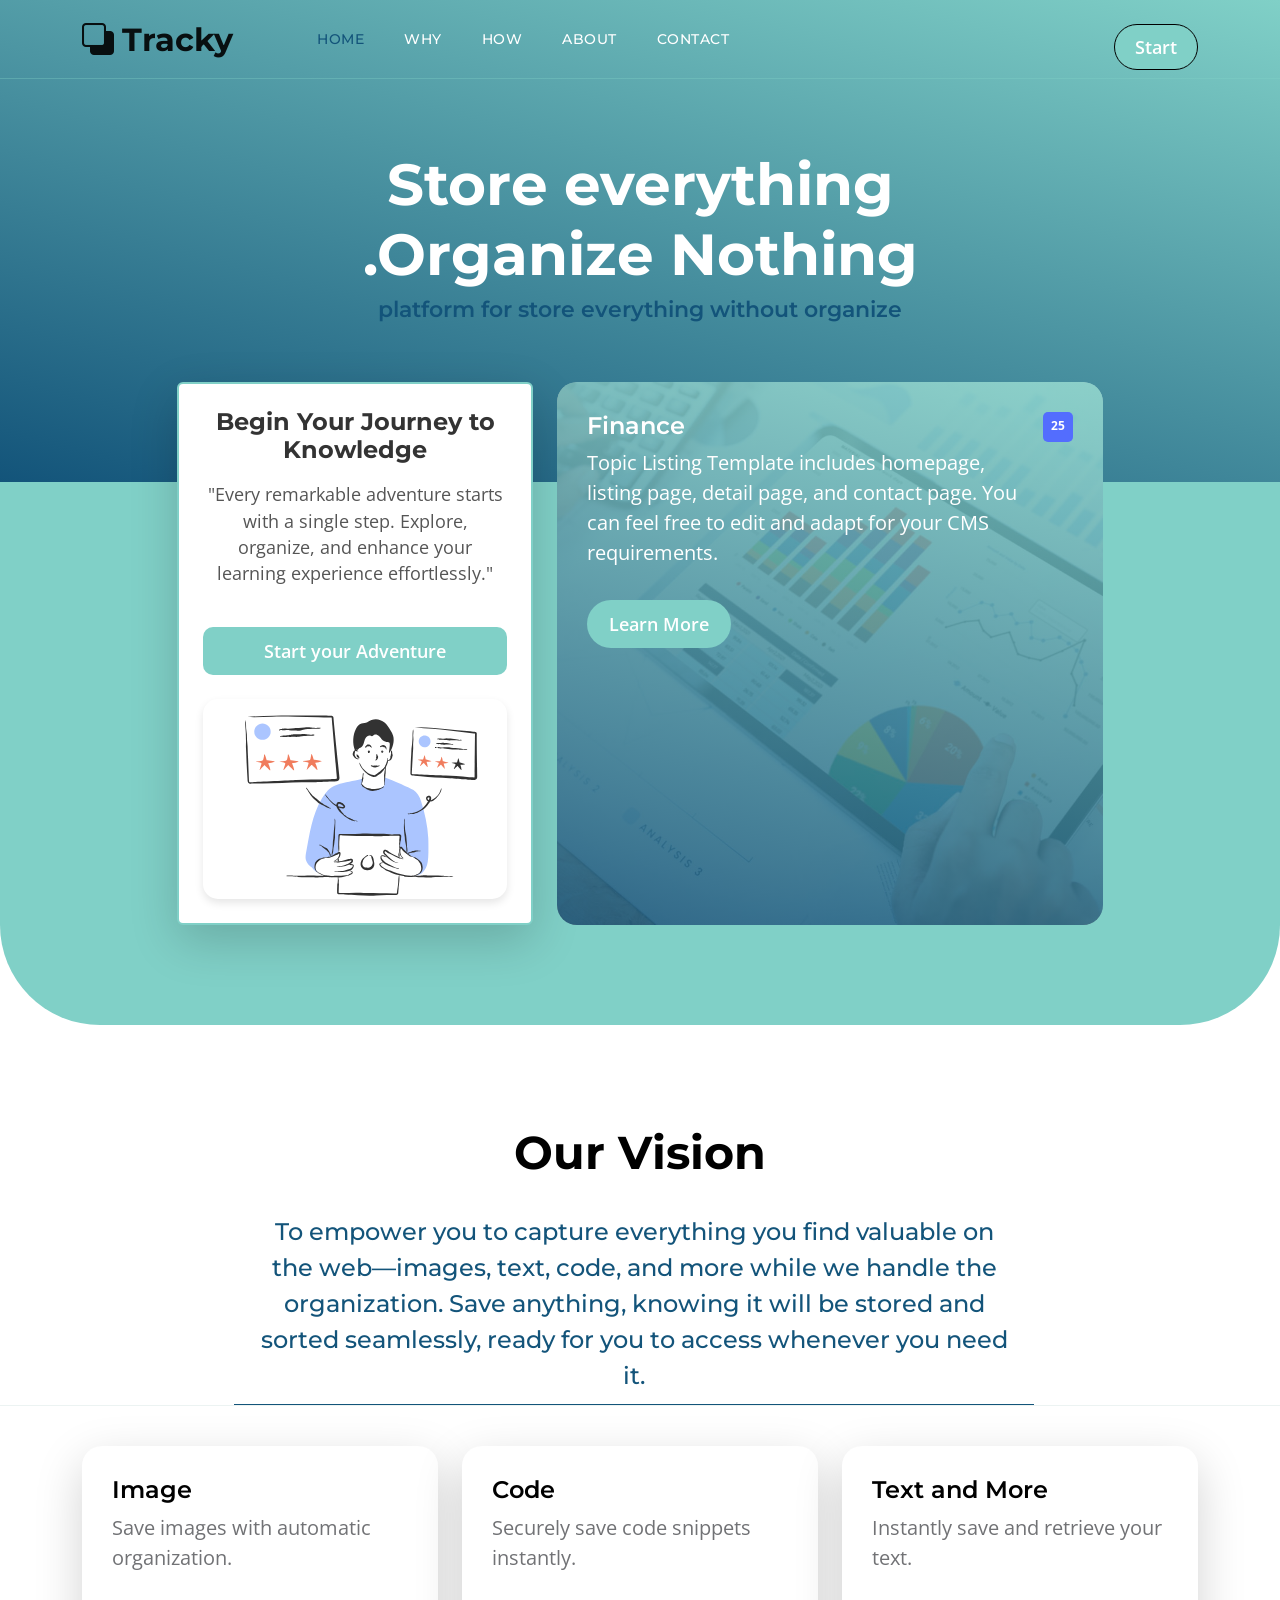
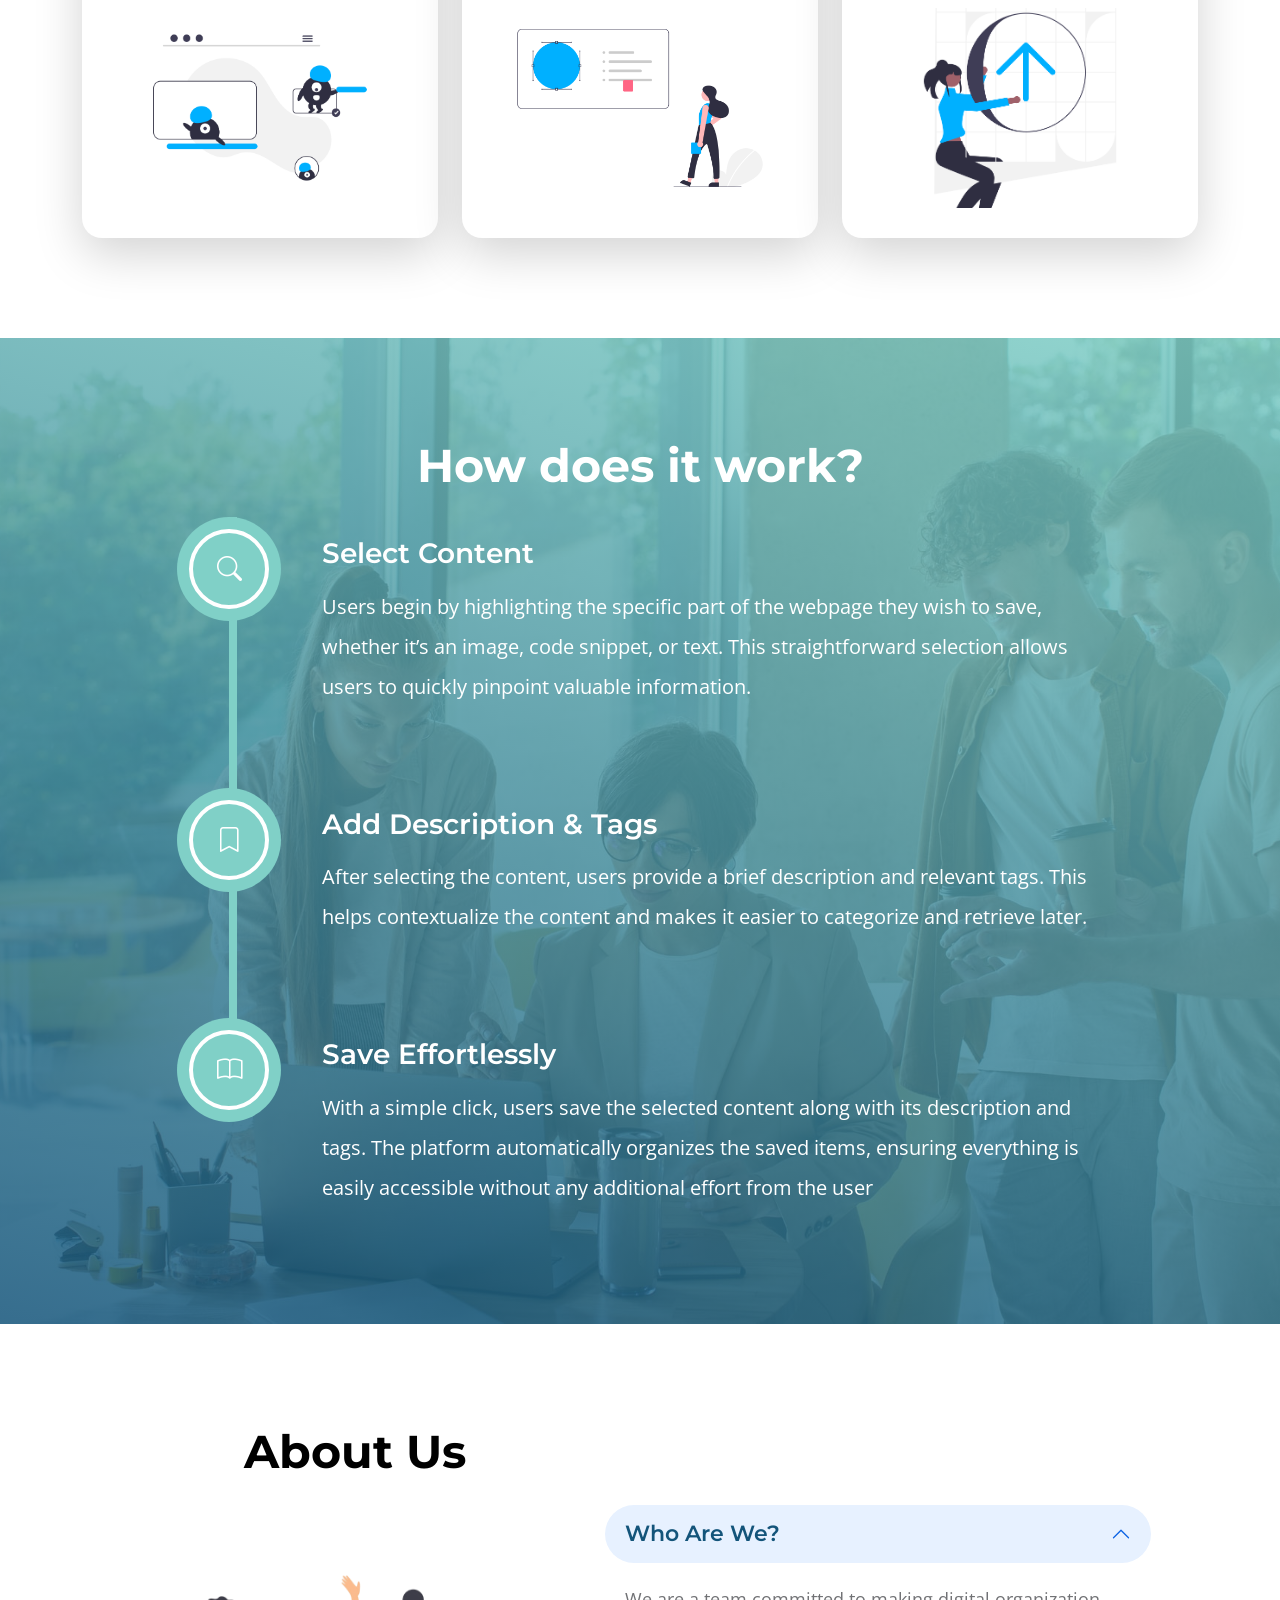
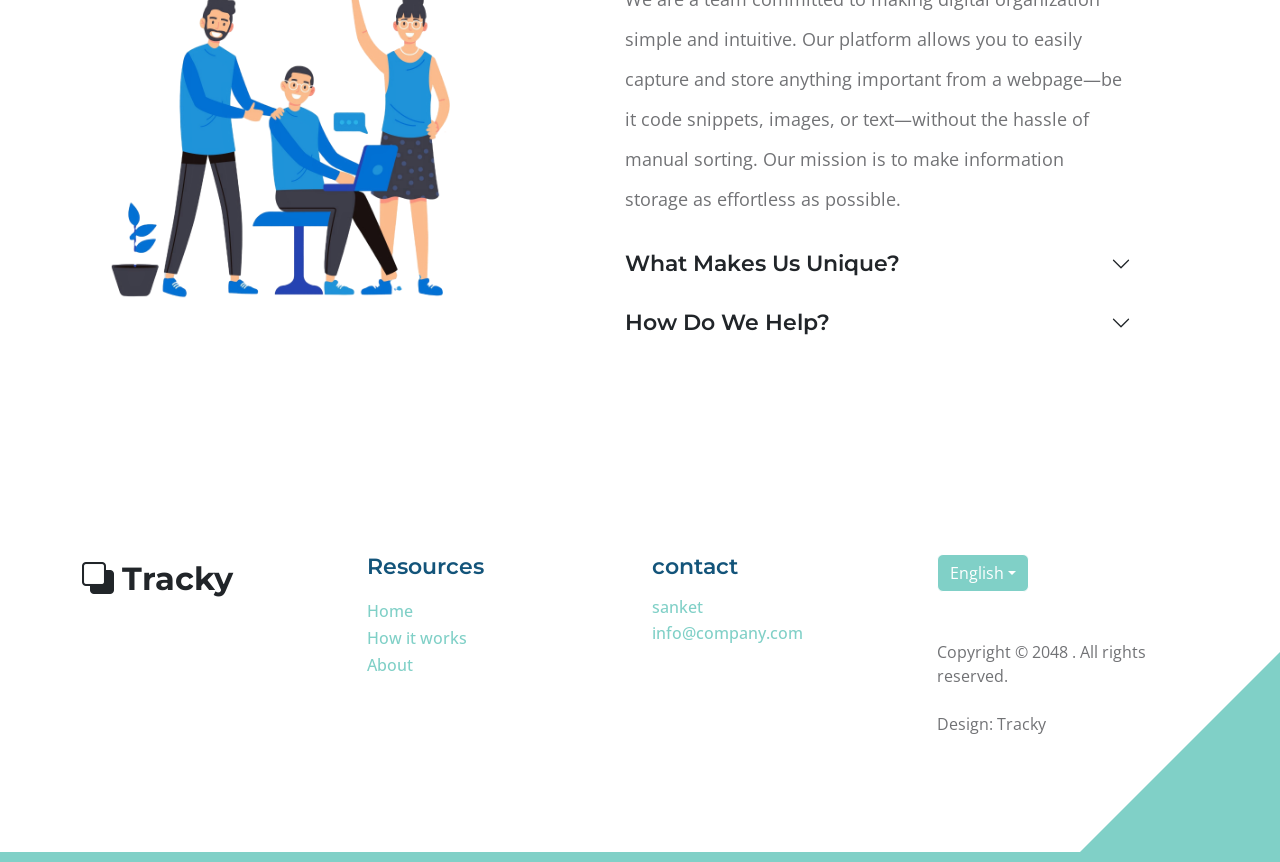
==== index.html @ 5654fc52 "updated" ====
<!doctype html>
<html lang="en">
    <head>
        <meta charset="utf-8">
        <meta name="viewport" content="width=device-width, initial-scale=1">

        <meta name="description" content="">
        <meta name="author" content="">

        <title>hackathon</title>

        <!-- CSS FILES -->        
        <link rel="preconnect" href="https://fonts.googleapis.com">
        
        <link rel="preconnect" href="https://fonts.gstatic.com" crossorigin>

        <link href="https://fonts.googleapis.com/css2?family=Montserrat:wght@500;600;700&family=Open+Sans&display=swap" rel="stylesheet">
                        
        <link href="css/bootstrap.min.css" rel="stylesheet">

        <link href="css/bootstrap-icons.css" rel="stylesheet">

        <link href="css/templatemo-topic-listing.css" rel="stylesheet">      
 
 
    </head>
    
    <body id="top">

        <main>

            <nav class="navbar navbar-expand-lg">
                <div class="container">
                    <a class="navbar-brand" href="index.html">
                        <i class="bi-back"></i>
                        <span>Tracky</span>
                    </a>
            
                    <div class="d-lg-none ms-auto me-4">
                        <a href="#top" class="navbar-icon bi-person smoothscroll"></a>
                    </div>
            
                    <button class="navbar-toggler" type="button" data-bs-toggle="collapse" data-bs-target="#navbarNav" aria-controls="navbarNav" aria-expanded="false" aria-label="Toggle navigation">
                        <span class="navbar-toggler-icon"></span>
                    </button>
            
                    <div class="collapse navbar-collapse" id="navbarNav">
                        <ul class="navbar-nav ms-lg-5 me-lg-auto">
                            <li class="nav-item">
                                <a class="nav-link click-scroll" href="#section_1">Home</a>
                            </li>
                            <li class="nav-item">
                                <a class="nav-link click-scroll" href="#section_2">Why</a>
                            </li>
                            <li class="nav-item">
                                <a class="nav-link click-scroll" href="#section_3">How</a>
                            </li>
                            <li class="nav-item">
                                <a class="nav-link click-scroll" href="#section_4">About</a>
                            </li>
                            <li class="nav-item">
                                <a class="nav-link click-scroll" href="#footer">Contact</a>
                            </li>
                        </ul>
            
                        <!-- Start Button -->
                        <a href="#" class="btn custom-btn mt-2 mt-lg-3" style="border: 1px solid black; ">Start</a>
                    </div>
                </div>
            </nav>
            
            

            <section class="hero-section d-flex justify-content-center align-items-center" id="section_1">
                <div class="container">
                    <div class="row">

                        <div class="col-lg-8 col-12 mx-auto">
                            <h1 class="text-white text-center">Store everything .<b>O</b>rganize Nothing</h1>

                            <h6 class="text-center">platform for store everything without organize</h6>

                           
                        </div>

                    </div>
                </div>
            </section>


            <section class="featured-section">
                <div class="container">
                    <div class="row justify-content-center">
                        <div class="col-lg-4 col-12 mb-4 mb-lg-0">
                            <div class="custom-block bg-white shadow-lg text-center p-4 rounded" style="border: 2px solid #80d0c7; transition: transform 0.3s;">
                                <h5 class="mb-3" style="font-weight: 700; color: #333;">Begin Your Journey to Knowledge</h5>
                                <p class="mb-4" style="color: #555; font-size: 1.1rem;">"Every remarkable adventure starts with a single step. Explore, organize, and enhance your learning experience effortlessly."</p>
                                
                                <a href="#" class="btn custom-btn mt-2 mt-lg-3" style="border-radius: 10px;">Start your Adventure</a>
                                
                                <img src="images/start.svg" class="custom-block-image img-fluid mt-4" alt="Start your journey image" style="border-radius: 15px; box-shadow: 0 4px 8px rgba(0, 0, 0, 0.1);">
                            </div>
                        </div>

                        <div class="col-lg-6 col-12">
                            <div class="custom-block custom-block-overlay">
                                <div class="d-flex flex-column h-100">
                                    <img src="images/businesswoman-using-tablet-analysis.jpg" class="custom-block-image img-fluid" alt="">

                                    <div class="custom-block-overlay-text d-flex">
                                        <div>
                                            <h5 class="text-white mb-2">Finance</h5>

                                            <p class="text-white">Topic Listing Template includes homepage, listing page, detail page, and contact page. You can feel free to edit and adapt for your CMS requirements.</p>

                                            <a href="topics-detail.html" class="btn custom-btn mt-2 mt-lg-3">Learn More</a>
                                        </div>

                                        <span class="badge bg-finance rounded-pill ms-auto">25</span>
                                    </div>
 
                                    <div class="section-overlay"></div>
                                </div>
                            </div>
                        </div>

                    </div>
                </div>
            </section>
            


            <section class="explore-section section-padding" id="section_2">
                <div class="container">
                    <div class="row">
                        <div class="col-12 text-center">
                            <h2 class="mb-4">Our Vision</h2>
                        </div>
                    </div>
                </div>
            
                <div class="container-fluid">
                    <div class="row">
                        <ul class="nav nav-tabs" id="myTab" role="tablist">
                            <li class="nav-item" role="presentation">
                                <button class="nav-link active" id="design-tab" data-bs-toggle="tab" data-bs-target="#design-tab-pane" type="button" role="tab" aria-controls="design-tab-pane" aria-selected="true" style="font-size: 1.5rem; padding: 10px 20px; width: 100%; max-width: 800px; margin: 0 auto;">
                                    To empower you to capture everything you find valuable on the web—images, text, code, and more while we handle the organization. Save anything, knowing it will be stored and sorted seamlessly, ready for you to access whenever you need it.
                                </button>
                            </li>
                        </ul>
                    </div>
                </div>
            
                <div class="container">
                    <div class="row">
                        <div class="col-12">
                            <div class="tab-content" id="myTabContent">
                                <div class="tab-pane fade show active" id="design-tab-pane" role="tabpanel" aria-labelledby="design-tab" tabindex="0">
                                    <div class="row">
                                        <div class="col-lg-4 col-md-6 col-12 mb-4 mb-lg-0">
                                            <div class="custom-block bg-white shadow-lg">
                                                <a href="topics-detail.html">
                                                    <div class="d-flex">
                                                        <div>
                                                            <h5 class="mb-2">Image</h5>
                                                            <p class="mb-0">Save images with automatic organization.</p>
                                                        </div>
                                                    </div>
                                                    <img src="images/topics/undraw_Remote_design_team_re_urdx.png" class="custom-block-image img-fluid" alt="">
                                                </a>
                                            </div>
                                        </div>
            
                                        <div class="col-lg-4 col-md-6 col-12 mb-4 mb-lg-0">
                                            <div class="custom-block bg-white shadow-lg">
                                                <a href="topics-detail.html">
                                                    <div class="d-flex">
                                                        <div>
                                                            <h5 class="mb-2">Code</h5>
                                                            <p class="mb-0">Securely save code snippets instantly.</p>
                                                        </div>
                                                    </div>
                                                    <img src="images/topics/undraw_Redesign_feedback_re_jvm0.png" class="custom-block-image img-fluid" alt="">
                                                </a>
                                            </div>
                                        </div>
            
                                        <div class="col-lg-4 col-md-6 col-12">
                                            <div class="custom-block bg-white shadow-lg">
                                                <a href="topics-detail.html">
                                                    <div class="d-flex">
                                                        <div>
                                                            <h5 class="mb-2">Text and More</h5>
                                                            <p class="mb-0">Instantly save and retrieve your text.</p>
                                                        </div>
                                                    </div>
                                                    <img src="images/topics/colleagues-working-cozy-office-medium-shot.png" class="custom-block-image img-fluid" alt="">
                                                </a>
                                            </div>
                                        </div>
                                    </div>
                                </div>
                            </div>
                        </div>
                    </div>
                </div>
            </section>


            <section class="timeline-section section-padding" id="section_3">
                <div class="section-overlay"></div>

                <div class="container">
                    <div class="row">

                        <div class="col-12 text-center">
                            <h2 class="text-white mb-4">How does it work?</h1>
                        </div>

                        <div class="col-lg-10 col-12 mx-auto">
                            <div class="timeline-container">
                                <ul class="vertical-scrollable-timeline" id="vertical-scrollable-timeline">
                                    <div class="list-progress">
                                        <div class="inner"></div>
                                    </div>

                                    <li>
                                        <h4 class="text-white mb-3">Select Content</h4>

                                        <p class="text-white">Users begin by highlighting the specific part of the webpage they wish to save, whether it’s an image, code snippet, or text. This straightforward selection allows users to quickly pinpoint valuable information.</p>

                                        <div class="icon-holder">
                                          <i class="bi-search"></i>
                                        </div>
                                    </li>
                                    
                                    <li>
                                        <h4 class="text-white mb-3"> Add Description &amp; Tags</h4>

                                        <p class="text-white">After selecting the content, users provide a brief description and relevant tags. This helps contextualize the content and makes it easier to categorize and retrieve later.
                                        </p>

                                        <div class="icon-holder">
                                          <i class="bi-bookmark"></i>
                                        </div>
                                    </li>

                                    <li>
                                        <h4 class="text-white mb-3">Save Effortlessly</h4>

                                        <p class="text-white">With a simple click, users save the selected content along with its description and tags. The platform automatically organizes the saved items, ensuring everything is easily accessible without any additional effort from the user</p>

                                        <div class="icon-holder">
                                          <i class="bi-book"></i>
                                        </div>
                                    </li>
                                </ul>
                            </div>
                    
                </div>
            </section>


            <section class="faq-section section-padding" id="section_4">
                <div class="container">
                    <div class="row">
            
                        <div class="col-lg-6 col-12">
                            <h2 class="mb-4" style="text-align: center;  ">About Us</h2>
                        </div>
            
                        <div class="clearfix"></div>
            
                        <div class="col-lg-5 col-12">
                            <img src="images/about.png" class="img-fluid" alt="About Us">
                        </div>
            
                        <div class="col-lg-6 col-12 m-auto">
                            <div class="accordion" id="accordionExample">
                                <div class="accordion-item">
                                    <h2 class="accordion-header" id="headingOne">
                                        <button class="accordion-button" type="button" data-bs-toggle="collapse" data-bs-target="#collapseOne" aria-expanded="true" aria-controls="collapseOne">
                                            Who Are We?
                                        </button>
                                    </h2>
            
                                    <div id="collapseOne" class="accordion-collapse collapse show" aria-labelledby="headingOne" data-bs-parent="#accordionExample">
                                        <div class="accordion-body">
                                            We are a team committed to making digital organization simple and intuitive. Our platform allows you to easily capture and store anything important from a webpage—be it code snippets, images, or text—without the hassle of manual sorting. Our mission is to make information storage as effortless as possible.
                                        </div>
                                    </div>
                                </div>
            
                                <div class="accordion-item">
                                    <h2 class="accordion-header" id="headingTwo">
                                        <button class="accordion-button collapsed" type="button" data-bs-toggle="collapse" data-bs-target="#collapseTwo" aria-expanded="false" aria-controls="collapseTwo">
                                            What Makes Us Unique?
                                        </button>
                                    </h2>
            
                                    <div id="collapseTwo" class="accordion-collapse collapse" aria-labelledby="headingTwo" data-bs-parent="#accordionExample">
                                        <div class="accordion-body">
                                            Our platform is designed to take the work out of organizing digital content. You simply select the part of the webpage you want to save, add a quick description and tags, and let us do the rest. We use intelligent sorting so you can quickly access what you've saved—no more clutter, just efficient storage.
                                        </div>
                                    </div>
                                </div>
            
                                <div class="accordion-item">
                                    <h2 class="accordion-header" id="headingThree">
                                        <button class="accordion-button collapsed" type="button" data-bs-toggle="collapse" data-bs-target="#collapseThree" aria-expanded="false" aria-controls="collapseThree">
                                            How Do We Help?
                                        </button>
                                    </h2>
            
                                    <div id="collapseThree" class="accordion-collapse collapse" aria-labelledby="headingThree" data-bs-parent="#accordionExample">
                                        <div class="accordion-body">
                                            By offering a seamless, three-step process to capture, tag, and store content, we help you keep all your essential web discoveries in one organized space. Our goal is to let you focus on gathering valuable information, while we handle the organization behind the scenes.
                                        </div>
                                    </div>
                                </div>
                            </div>
                        </div>
            
                    </div>
                </div>
            </section>
            
      
        </main>

<footer class="site-footer section-padding" id="footer">
            <div class="container">
                <div class="row">

                    <div class="col-lg-3 col-12 mb-4 pb-2">
                        <a class="navbar-brand mb-2" href="index.html">
                            <i class="bi-back"></i>
                            <span>Tracky</span>
                        </a>
                    </div>

                    <div class="col-lg-3 col-md-4 col-6">
                        <h6 class="site-footer-title mb-3">Resources</h6>

                        <ul class="site-footer-links">
                            <li class="site-footer-link-item">
                                <a href="#section_1" class="site-footer-link">Home</a>
                            </li>

                            <li class="site-footer-link-item">
                                <a href="#section_3" class="site-footer-link">How it works</a>
                            </li>
                            <li class="site-footer-link-item">
                                <a href="#section_4" class="site-footer-link">About</a>
                            </li>
                           
                        </ul>
                    </div>

                    <div class="col-lg-3 col-md-4 col-6 mb-4 mb-lg-0">
                        <h6 class="site-footer-title mb-3">contact</h6>

                        <p class="text-white d-flex mb-1">
                            <a href="#" class="site-footer-link">
                                sanket
                            </a>
                        </p>

                        <p class="text-white d-flex">
                            <a href="mailto:info@company.com" class="site-footer-link">
                                info@company.com
                            </a>
                        </p>
                    </div>

                    <div class="col-lg-3 col-md-4 col-12 mt-4 mt-lg-0 ms-auto">
                        <div class="dropdown">
                            <button class="btn btn-secondary dropdown-toggle" type="button" data-bs-toggle="dropdown" aria-expanded="false">
                            English</button>

                            <ul class="dropdown-menu">
                                <li><button class="dropdown-item" type="button">Thai</button></li>

                                <li><button class="dropdown-item" type="button">Myanmar</button></li>

                                <li><button class="dropdown-item" type="button">Arabic</button></li>
                            </ul>
                        </div>

                        <p class="copyright-text mt-lg-5 mt-4">Copyright © 2048  . All rights reserved.
                        <br><br>Design: <a rel="nofollow" target="_blank">Tracky</a></p>
                        
                    </div>

                </div>
            </div>
        </footer>


        <!-- JAVASCRIPT FILES -->
        <script src="js/jquery.min.js"></script>
        <script src="js/bootstrap.bundle.min.js"></script>
        <script src="js/jquery.sticky.js"></script>
        <script src="js/click-scroll.js"></script>
        <script src="js/custom.js"></script>

    </body>
</html>
---- css/templatemo-topic-listing.css ----
/*

TemplateMo 590 topic listing

https://templatemo.com/tm-590-topic-listing

*/

/*---------------------------------------
  CUSTOM PROPERTIES ( VARIABLES )             
-----------------------------------------*/
:root {
  --white-color:                  #ffffff;
  --primary-color:                #13547a;
  --secondary-color:              #80d0c7;
  --section-bg-color:             #f0f8ff;
  --custom-btn-bg-color:          #80d0c7;
  --custom-btn-bg-hover-color:    #13547a;
  --dark-color:                   #000000;
  --p-color:                      #717275;
  --border-color:                 #7fffd4;
  --link-hover-color:             #13547a;

  --body-font-family:             'Open Sans', sans-serif;
  --title-font-family:            'Montserrat', sans-serif;

  --h1-font-size:                 58px;
  --h2-font-size:                 46px;
  --h3-font-size:                 32px;
  --h4-font-size:                 28px;
  --h5-font-size:                 24px;
  --h6-font-size:                 22px;
  --p-font-size:                  20px;
  --menu-font-size:               14px;
  --btn-font-size:                18px;
  --copyright-font-size:          16px;

  --border-radius-large:          100px;
  --border-radius-medium:         20px;
  --border-radius-small:          10px;

  --font-weight-normal:           400;
  --font-weight-medium:           500;
  --font-weight-semibold:         600;
  --font-weight-bold:             700;
}

body {
  background-color: var(--white-color);
  font-family: var(--body-font-family); 
}


/*---------------------------------------
  TYPOGRAPHY               
-----------------------------------------*/

h2,
h3,
h4,
h5,
h6 {
  color: var(--dark-color);
}

h1,
h2,
h3,
h4,
h5,
h6 {
  font-family: var(--title-font-family); 
  font-weight: var(--font-weight-semibold);
}

h1 {
  font-size: var(--h1-font-size);
  font-weight: var(--font-weight-bold);
}

h2 {
  font-size: var(--h2-font-size);
  font-weight: var(--font-weight-bold);
}

h3 {
  font-size: var(--h3-font-size);
}

h4 {
  font-size: var(--h4-font-size);
}

h5 {
  font-size: var(--h5-font-size);
}

h6 {
  color: var(--primary-color);
  font-size: var(--h6-font-size);
}

p {
  color: var(--p-color);
  font-size: var(--p-font-size);
  font-weight: var(--font-weight-normal);
}

ul li {
  color: var(--p-color);
  font-size: var(--p-font-size);
  font-weight: var(--font-weight-normal);
}

a, 
button {
  touch-action: manipulation;
  transition: all 0.3s;
}

a {
  display: inline-block;
  color: var(--primary-color);
  text-decoration: none;
}

a:hover {
  color: var(--link-hover-color);
}

b,
strong {
  font-weight: var(--font-weight-bold);
}


/*---------------------------------------
  SECTION               
-----------------------------------------*/
.section-padding {
  padding-top: 100px;
  padding-bottom: 100px;
}

.section-bg {
  background-color: var(--section-bg-color);
}

.section-overlay {
  background-image: linear-gradient(15deg, #13547a 0%, #80d0c7 100%);
  position: absolute;
  top: 0;
  left: 0;
  pointer-events: none;
  width: 100%;
  height: 100%;
  opacity: 0.85;
}

.section-overlay + .container {
  position: relative;
}

.tab-content {
  background-color: var(--white-color);
  border-radius: var(--border-radius-medium);
}

.nav-tabs {
  border-bottom: 1px solid #ecf3f2;
  margin-bottom: 40px;
  justify-content: center;
}

.nav-tabs .nav-link {
  border-radius: 0;
  border-top: 0;
  border-right: 0;
  border-left: 0;
  color: var(--p-color);
  font-family: var(--title-font-family);
  font-size: var(--btn-font-size);
  font-weight: var(--font-weight-medium);
  padding: 15px 25px;
  transition: all 0.3s;
}

.nav-tabs .nav-link:first-child {
  margin-right: 20px;
}

.nav-tabs .nav-item.show .nav-link, 
.nav-tabs .nav-link.active,
.nav-tabs .nav-link:focus, 
.nav-tabs .nav-link:hover {
  border-bottom-color: var(--primary-color);
  color: var(--primary-color);
}


/*---------------------------------------
  CUSTOM ICON COLOR               
-----------------------------------------*/
.custom-icon {
  color: var(--secondary-color);
}


/*---------------------------------------
  CUSTOM BUTTON               
-----------------------------------------*/
.custom-btn {
  background: var(--custom-btn-bg-color);
  border: 2px solid transparent;
  border-radius: var(--border-radius-large);
  color: var(--white-color);
  font-size: var(--btn-font-size);
  font-weight: var(--font-weight-semibold);
  line-height: normal;
  transition: all 0.3s;
  padding: 10px 20px;
}

.custom-btn:hover {
  background: var(--custom-btn-bg-hover-color);
  color: var(--white-color);
}

.custom-border-btn {
  background: transparent;
  border: 2px solid var(--custom-btn-bg-color);
  color: var(--custom-btn-bg-color);
}

.custom-border-btn:hover {
  background: var(--custom-btn-bg-color);
  border-color: transparent;
  color: var(--white-color);
}

.custom-btn-bg-white {
  border-color: var(--white-color);
  color: var(--white-color);
}


/*---------------------------------------
  SITE HEADER              
-----------------------------------------*/
.site-header {
  background-image: linear-gradient(15deg, #13547a 0%, #80d0c7 100%);
  padding-top: 150px;
  padding-bottom: 80px;
}

.site-header .container {
  height: 100%;
}

.breadcrumb-item+.breadcrumb-item::before,
.breadcrumb-item a:hover,
.breadcrumb-item.active {
  color: var(--white-color);
}

.site-header .custom-icon {
  color: var(--white-color);
  font-size: var(--h4-font-size);
}

.site-header .custom-icon:hover {
  color: var(--secondary-color);
}


/*---------------------------------------
  NAVIGATION              
-----------------------------------------*/
.sticky-wrapper {
  position: absolute;
  top: 0;
  right: 0;
  left: 0;
}

.sticky-wrapper.is-sticky .navbar {
  background-color: var(--secondary-color);
}

.navbar {
  background: transparent;
  border-bottom: 1px solid rgba(128, 208, 199, 0.35);
  z-index: 9;
}

.navbar-brand,
.navbar-brand:hover {
  font-size: var(--h3-font-size);
  font-weight: var(--font-weight-bold);
  display: block;
}

.navbar-brand span {
  font-family: var(--title-font-family);
}

.navbar-expand-lg .navbar-nav .nav-link {
  border-radius: var(--border-radius-large);
  margin: 10px;
  padding: 10px;
}

.navbar-nav .nav-link {
  display: inline-block;
  color: var(--white-color);
  font-family: var(--title-font-family); 
  font-size: var(--menu-font-size);
  font-weight: var(--font-weight-medium);
  text-transform: uppercase;
  letter-spacing: 0.5px;
  position: relative;
  padding-top: 15px;
  padding-bottom: 15px;
}

.navbar-nav .nav-link.active, 
.navbar-nav .nav-link:hover {
  color: var(--primary-color);
}

.navbar .dropdown-menu {
  background: var(--white-color);
  box-shadow: 0 1rem 3rem rgba(0,0,0,.175);
  border: 0;
  display: inherit;
  opacity: 0;
  min-width: 9rem;
  margin-top: 20px;
  padding: 13px 0 10px 0;
  transition: all 0.3s;
  pointer-events: none;
}

.navbar .dropdown-menu::before {
  content: "";
  width: 0;
  height: 0;
  border-left: 20px solid transparent;
  border-right: 20px solid transparent;
  border-bottom: 15px solid var(--white-color);
  position: absolute;
  top: -10px;
  left: 10px;
}

.navbar .dropdown-item {
  display: inline-block;
  color: var(--p-bg-color);
  font-family: var(--title-font-family); 
  font-size: var(--menu-font-size);
  font-weight: var(--font-weight-medium);
  text-transform: uppercase;
  letter-spacing: 0.5px;
  position: relative;
}

.navbar .dropdown-item.active, 
.navbar .dropdown-item:active,
.navbar .dropdown-item:focus, 
.navbar .dropdown-item:hover {
  background: transparent;
  color: var(--primary-color);
}

.navbar .dropdown-toggle::after {
  content: "\f282";
  display: inline-block;
  font-family: bootstrap-icons !important;
  font-size: var(--copyright-font-size);
  font-style: normal;
  font-weight: normal !important;
  font-variant: normal;
  text-transform: none;
  line-height: 1;
  vertical-align: -.125em;
  -webkit-font-smoothing: antialiased;
  -moz-osx-font-smoothing: grayscale;
  position: relative;
  left: 2px;
  border: 0;
}

@media screen and (min-width: 992px) {
  .navbar .dropdown:hover .dropdown-menu {
    opacity: 1;
    margin-top: 0;
    pointer-events: auto;
  }
}

.navbar-icon {
  background: var(--white-color);
  border-radius: var(--border-radius-large);
  display: inline-block;
  font-size: var(--h5-font-size);
  width: 40px;
  height: 40px;
  line-height: 40px;
  text-align: center;
  transition: all 0.3s ease;
}

.navbar-icon:hover {
  background: var(--primary-color);
  color: var(--white-color);
}

.navbar-toggler {
  border: 0;
  padding: 0;
  cursor: pointer;
  margin: 0;
  width: 30px;
  height: 35px;
  outline: none;
}

.navbar-toggler:focus {
  outline: none;
  box-shadow: none;
}

.navbar-toggler[aria-expanded="true"] .navbar-toggler-icon {
  background: transparent;
}

.navbar-toggler[aria-expanded="true"] .navbar-toggler-icon:before,
.navbar-toggler[aria-expanded="true"] .navbar-toggler-icon:after {
  transition: top 300ms 50ms ease, -webkit-transform 300ms 350ms ease;
  transition: top 300ms 50ms ease, transform 300ms 350ms ease;
  transition: top 300ms 50ms ease, transform 300ms 350ms ease, -webkit-transform 300ms 350ms ease;
  top: 0;
}

.navbar-toggler[aria-expanded="true"] .navbar-toggler-icon:before {
  transform: rotate(45deg);
}

.navbar-toggler[aria-expanded="true"] .navbar-toggler-icon:after {
  transform: rotate(-45deg);
}

.navbar-toggler .navbar-toggler-icon {
  background: var(--white-color);
  transition: background 10ms 300ms ease;
  display: block;
  width: 30px;
  height: 2px;
  position: relative;
}

.navbar-toggler .navbar-toggler-icon:before,
.navbar-toggler .navbar-toggler-icon:after {
  transition: top 300ms 350ms ease, -webkit-transform 300ms 50ms ease;
  transition: top 300ms 350ms ease, transform 300ms 50ms ease;
  transition: top 300ms 350ms ease, transform 300ms 50ms ease, -webkit-transform 300ms 50ms ease;
  position: absolute;
  right: 0;
  left: 0;
  background: var(--white-color);
  width: 30px;
  height: 2px;
  content: '';
}

.navbar-toggler .navbar-toggler-icon::before {
  top: -8px;
}

.navbar-toggler .navbar-toggler-icon::after {
  top: 8px;
}


/*---------------------------------------
  HERO        
-----------------------------------------*/
.hero-section {
  background-image: linear-gradient(15deg, #13547a 0%, #80d0c7 100%);
  position: relative;
  overflow: hidden;
  padding-top: 150px;
  padding-bottom: 150px;
}

.hero-section .input-group {
  background-color: var(--white-color);
  border-radius: var(--border-radius-large);
  padding: 10px 15px;
}

.hero-section .input-group-text {
  background-color: transparent;
  border: 0;
}

.hero-section input[type="search"] {
  border: 0;
  box-shadow: none;
  margin-bottom: 0;
  padding-left: 0;
}

.hero-section button[type="submit"] {
  background-color: var(--primary-color);
  border: 0;
  border-radius: var(--border-radius-large) !important;
  color: var(--white-color);
  max-width: 150px;
}


/*---------------------------------------
  TOPICS              
-----------------------------------------*/
.featured-section {
  background-color: var(--secondary-color);
  border-radius: 0 0 100px 100px;
  padding-bottom: 100px;
}

.featured-section .row {
  position: relative;
  bottom: 100px;
  margin-bottom: -100px;
}

.custom-block {
  border-radius: var(--border-radius-medium);
  position: relative;
  overflow: hidden;
  padding: 30px;
  transition: all 0.3s ease;
  height: 100%;
}

.custom-block:hover {
  background-color: var(--secondary-color);
  transform: translateY(-3px);
}

.custom-block > a {
  width: 100%;
}

.custom-block-image {
  display: block;
  width: 100%;
  height: 200px;
  object-fit: cover;
  margin-top: 35px;
}

.custom-block .rounded-pill {
  border-radius: 5px !important;
  display: flex;
  justify-content: center;
  text-align: center;
  width: 30px;
  height: 30px;
  line-height: 20px;
}

.custom-block-overlay {
  height: 100%;
  min-height: 350px;
  padding: 0;
}

.custom-block-overlay > a {
  height: 100%;
}

.custom-block-overlay .custom-block-image {
  border-radius: var(--border-radius-medium);
  display: block;
  height: 100%;
  margin-top: 0;
}

.custom-block-overlay-text {
  position: absolute;
  z-index: 2;
  top: 0;
  right: 0;
  left: 0;
  padding: 30px;
}

.social-share {
  position: absolute;
  bottom: 0;
  right: 0;
  left: 0;
  z-index: 2;
  padding: 20px 35px;
}

.social-share .bi-bookmark {
  color: var(--white-color);
  font-size: var(--h5-font-size);
}

.social-share .bi-bookmark:hover {
  color: var(--secondary-color);
}

.bg-design {
  background-color: #00B0FF;
}

.bg-graphic {
  background-color: #00BFA6;
}

.bg-advertising {
  background-color: #F50057;
}

.bg-finance {
  background-color: #536DFE;
}

.bg-music {
  background-color: #F9A826;
}

.bg-education {
  background-color: #00BFA6;
}


/*---------------------------------------
  TOPICS               
-----------------------------------------*/
.topics-detail-block {
  border-radius: var(--border-radius-medium);
  position: relative;
  overflow: hidden;
}

.topics-detail-block-image {
  display: block;
  border-radius: var(--border-radius-medium);
}

blockquote {
  background-color: var(--section-bg-color);
  border-radius: var(--border-radius-small);
  font-family: var(--title-font-family);
  font-size: var(--h4-font-size);
  font-weight: var(--font-weight-bold);
  display: inline-block;
  text-align: center;
  margin: 30px;
  padding: 40px;
}

.topics-listing-page .site-header {
  padding-bottom: 65px;
}

.custom-block-topics-listing-info {
  margin: 30px 20px 20px 30px;
}

.custom-block-topics-listing {
  height: inherit;
}

.custom-block-topics-listing .custom-block-image {
  width: 200px;
}


/*---------------------------------------
  PAGINATION              
-----------------------------------------*/
.pagination {
  margin-top: 40px;
}

.page-link {
  border: 0;
  border-radius: var(--border-radius-small);
  color: var(--p-color);
  font-family: var(--title-font-family);
  margin: 0 5px;
  padding: 10px 20px;
}

.page-link:hover,
.page-item:first-child .page-link:hover,
.page-item:last-child .page-link:hover {
  background-color: var(--secondary-color);
  color: var(--white-color);
}

.page-item:first-child .page-link {
  margin-right: 10px;
}

.page-item:first-child .page-link,
.page-item:last-child .page-link {
  background-color: var(--section-bg-color);
  border-radius: var(--border-radius-small);
}

.active>.page-link, .page-link.active {
  background-color: var(--secondary-color);
  border-color: var(--secondary-color);
}


/*---------------------------------------
  TIMELINE              
-----------------------------------------*/
.timeline-section {
  background-image: url('../images/colleagues-working-cozy-office-medium-shot.jpg');
  background-repeat: no-repeat;
  background-position: center;
  background-size: cover;
  position: relative;
}

.timeline-container .vertical-scrollable-timeline {
  list-style-type: none;
  position: relative;
  padding-left: 0;
}

.timeline-container .vertical-scrollable-timeline .list-progress {
  width: 8px;
  height: 87%;
  background-color: var(--primary-color);
  position: absolute;
  left: 52px;
  top: 0;
  overflow: hidden;
}

.timeline-container .vertical-scrollable-timeline .list-progress .inner {
  position: absolute;
  right: 0;
  bottom: 0;
  height: 100%;
  background-color: var(--secondary-color);
  width: 100%;
}

.timeline-container .vertical-scrollable-timeline li {
  position: relative;
  padding: 20px 0px 65px 145px;
}

.timeline-container .vertical-scrollable-timeline li:last-child {
  padding-bottom: 0;
}

.timeline-container .vertical-scrollable-timeline li p {
  line-height: 40px;
}

.timeline-container .vertical-scrollable-timeline li p:last-child {
  margin-bottom: 0;
}

.timeline-container .vertical-scrollable-timeline li .icon-holder {
  position: absolute;
  left: 0;
  top: 0;
  width: 104px;
  height: 104px;
  display: flex;
  justify-content: center;
  align-items: center;
  background-color: var(--secondary-color);
  border-radius: 50%;
  z-index: 1;
  transition: 0.4s all;
}

.timeline-container .vertical-scrollable-timeline li .icon-holder::before {
  content: "";
  width: 80px;
  height: 80px;
  border: 4px solid #fff;
  position: absolute;
  background-color: var(--secondary-color);
  border-radius: 50%;
  z-index: -1;
  transition: 0.4s all;
}

.timeline-container .vertical-scrollable-timeline li .icon-holder i {
  font-size: 25px;
  color: var(--white-color);
}

.timeline-container .vertical-scrollable-timeline li::before {
  content: "";
  position: absolute;
  height: 100%;
  width: 8px;
  background-color: transparent;
  left: 52px;
  z-index: 0;
}

.timeline-container .vertical-scrollable-timeline li.active .icon-holder {
  background-color: var(--primary-color);
}

.timeline-container .vertical-scrollable-timeline li.active .icon-holder::before {
  background-color: var(--primary-color);
}


/*---------------------------------------
  FAQs              
-----------------------------------------*/
.faq-section .accordion-item {
  border: 0;
}

.faq-section .accordion-button {
  font-size: var(--h6-font-size);
  font-weight: var(--font-weight-semibold);
}

.faq-section .accordion-item:first-of-type .accordion-button {
  border-radius: var(--border-radius-large);
}

.faq-section .accordion-button:not(.collapsed) {
  border-radius: var(--border-radius-large);
  box-shadow: none;
  color: var(--primary-color);
}

.faq-section .accordion-body {
  color: var(--p-color);
  font-size: var(--btn-font-size);
  line-height: 40px;
}

/*---------------------------------------
  NEWSLETTER               
-----------------------------------------*/
.newsletter-image {
  border-radius: var(--border-radius-medium);
}


/*---------------------------------------
  CONTACT               
-----------------------------------------*/
.google-map {
  border-radius: var(--border-radius-medium);
}

.contact-form .form-floating>textarea {
  border-radius: var(--border-radius-medium);
  height: 150px;
}


/*---------------------------------------
  SUBSCRIBE FORM               
-----------------------------------------*/
.subscribe-form-wrap {
  padding: 50px;
}

.subscribe-form {
  width: 95%;
}


/*---------------------------------------
  CUSTOM FORM               
-----------------------------------------*/
.custom-form .form-control {
  border-radius: var(--border-radius-large);
  color: var(--p-color);
  margin-bottom: 24px;
  padding-top: 13px;
  padding-bottom: 13px;
  padding-left: 20px;
  outline: none;
}

.form-floating>label {
  padding-left: 20px;
}

.custom-form button[type="submit"] {
  background: var(--custom-btn-bg-color);
  border: none;
  border-radius: var(--border-radius-large);
  color: var(--white-color);
  font-family: var(--title-font-family);
  font-size: var(--p-font-size);
  font-weight: var(--font-weight-semibold);
  transition: all 0.3s;
  margin-bottom: 0;
}

.custom-form button[type="submit"]:hover,
.custom-form button[type="submit"]:focus {
  background: var(--custom-btn-bg-hover-color);
  border-color: transparent;
}


/*---------------------------------------
  SITE FOOTER              
-----------------------------------------*/
.site-footer {
  border-bottom: 10px solid var(--secondary-color);
  position: relative;
}

.site-footer::after {
  content: "";
  position: absolute;
  bottom: 0;
  right: 0;
  width: 0;
  height: 0;
  border-style: solid;
  border-width: 0 0 200px 200px;
  border-color: transparent transparent var(--secondary-color) transparent;
  pointer-events: none;
}

.site-footer-title {
  color: var(--primary-color); 
}

.site-footer .dropdown-menu {
  padding: 0;
}

.site-footer .dropdown-item {
  color: var(--p-color);
  font-size: var(--menu-font-size);
  font-weight: var(--font-weight-medium);
  padding: 4px 18px;
}

.site-footer .dropdown-item:hover {
  background-color: transparent;
  color: var(--primary-color);
}

.site-footer .dropdown-menu li:first-child .dropdown-item {
  padding-top: 10px;
}

.site-footer .dropdown-menu li:last-child .dropdown-item {
  padding-bottom: 12px;
}

.site-footer .dropdown-toggle {
  background-color: var(--secondary-color);
  border-color: var(--white-color);
}

.site-footer .dropdown-toggle:hover {
  background-color: var(--primary-color);
  border-color: transparent;
}

.site-footer-links {
  padding-left: 0;
}

.site-footer-link-item {
  display: block;
  list-style: none;
  line-height: normal;
}

.site-footer-link {
  color: var(--secondary-color);
  font-size: var(--copyright-font-size);
  font-weight: var(--font-weight-medium);
  line-height: normal;
}

.copyright-text {
  font-size: var(--copyright-font-size);
}


/*---------------------------------------
  SOCIAL ICON               
-----------------------------------------*/
.social-icon {
  margin: 0;
  padding: 0;
}

.social-icon-item {
  list-style: none;
  display: inline-block;
  vertical-align: top;
}

.social-icon-link {
  background: var(--secondary-color);
  border-radius: var(--border-radius-large);
  color: var(--white-color);
  font-size: var(--copyright-font-size);
  display: block;
  margin-right: 10px;
  text-align: center;
  width: 35px;
  height: 35px;
  line-height: 36px;
  transition: background 0.2s, color 0.2s;
}

.social-icon-link:hover {
  background: var(--primary-color);
  color: var(--white-color);
}


/*---------------------------------------
  RESPONSIVE STYLES               
-----------------------------------------*/
@media screen and (max-width: 991px) {
  h1 {
    font-size: 48px;
  }

  h2 {
    font-size: 36px;
  }

  h3 {
    font-size: 32px;
  }

  h4 {
    font-size: 28px;
  }

  h5 {
    font-size: 20px;
  }

  h6 {
    font-size: 18px;
  }

  .section-padding {
    padding-top: 50px;
    padding-bottom: 50px;
  }
  
  .navbar {
    background-color: var(--secondary-color);
  }

  .navbar-nav .dropdown-menu {
    position: relative;
    left: 10px;
    opacity: 1;
    pointer-events: auto;
    max-width: 155px;
    margin-top: 10px;
    margin-bottom: 15px;
  }

  .navbar-expand-lg .navbar-nav {
    padding-bottom: 20px;
  }

  .navbar-expand-lg .navbar-nav .nav-link {
    padding: 0;
  }

  .nav-tabs .nav-link:first-child {
    margin-right: 5px;
  }

  .nav-tabs .nav-link {
    font-size: var(--copyright-font-size);
    padding: 10px;
  }

  .featured-section {
    border-radius: 0 0 80px 80px;
    padding-bottom: 50px;
  }

  .custom-block-topics-listing .custom-block-image {
    width: auto;
  }

  .custom-block-topics-listing > .d-flex,
  .custom-block-topics-listing-info,
  .custom-block-topics-listing a {
    flex-direction: column;
  }

  .timeline-container .vertical-scrollable-timeline .list-progress {
    height: 75%;
  }

  .timeline-container .vertical-scrollable-timeline li {
    padding-left: 135px;
  }

  .subscribe-form-wrap {
    padding-top: 30px;
    padding-bottom: 0;
  }
}

@media screen and (max-width: 480px) {
  h1 {
    font-size: 36px;
  }

  h2 {
    font-size: 28px;
  }

  h3 {
    font-size: 26px;
  }

  h4 {
    font-size: 22px;
  }

  h5 {
    font-size: 20px;
  }
}
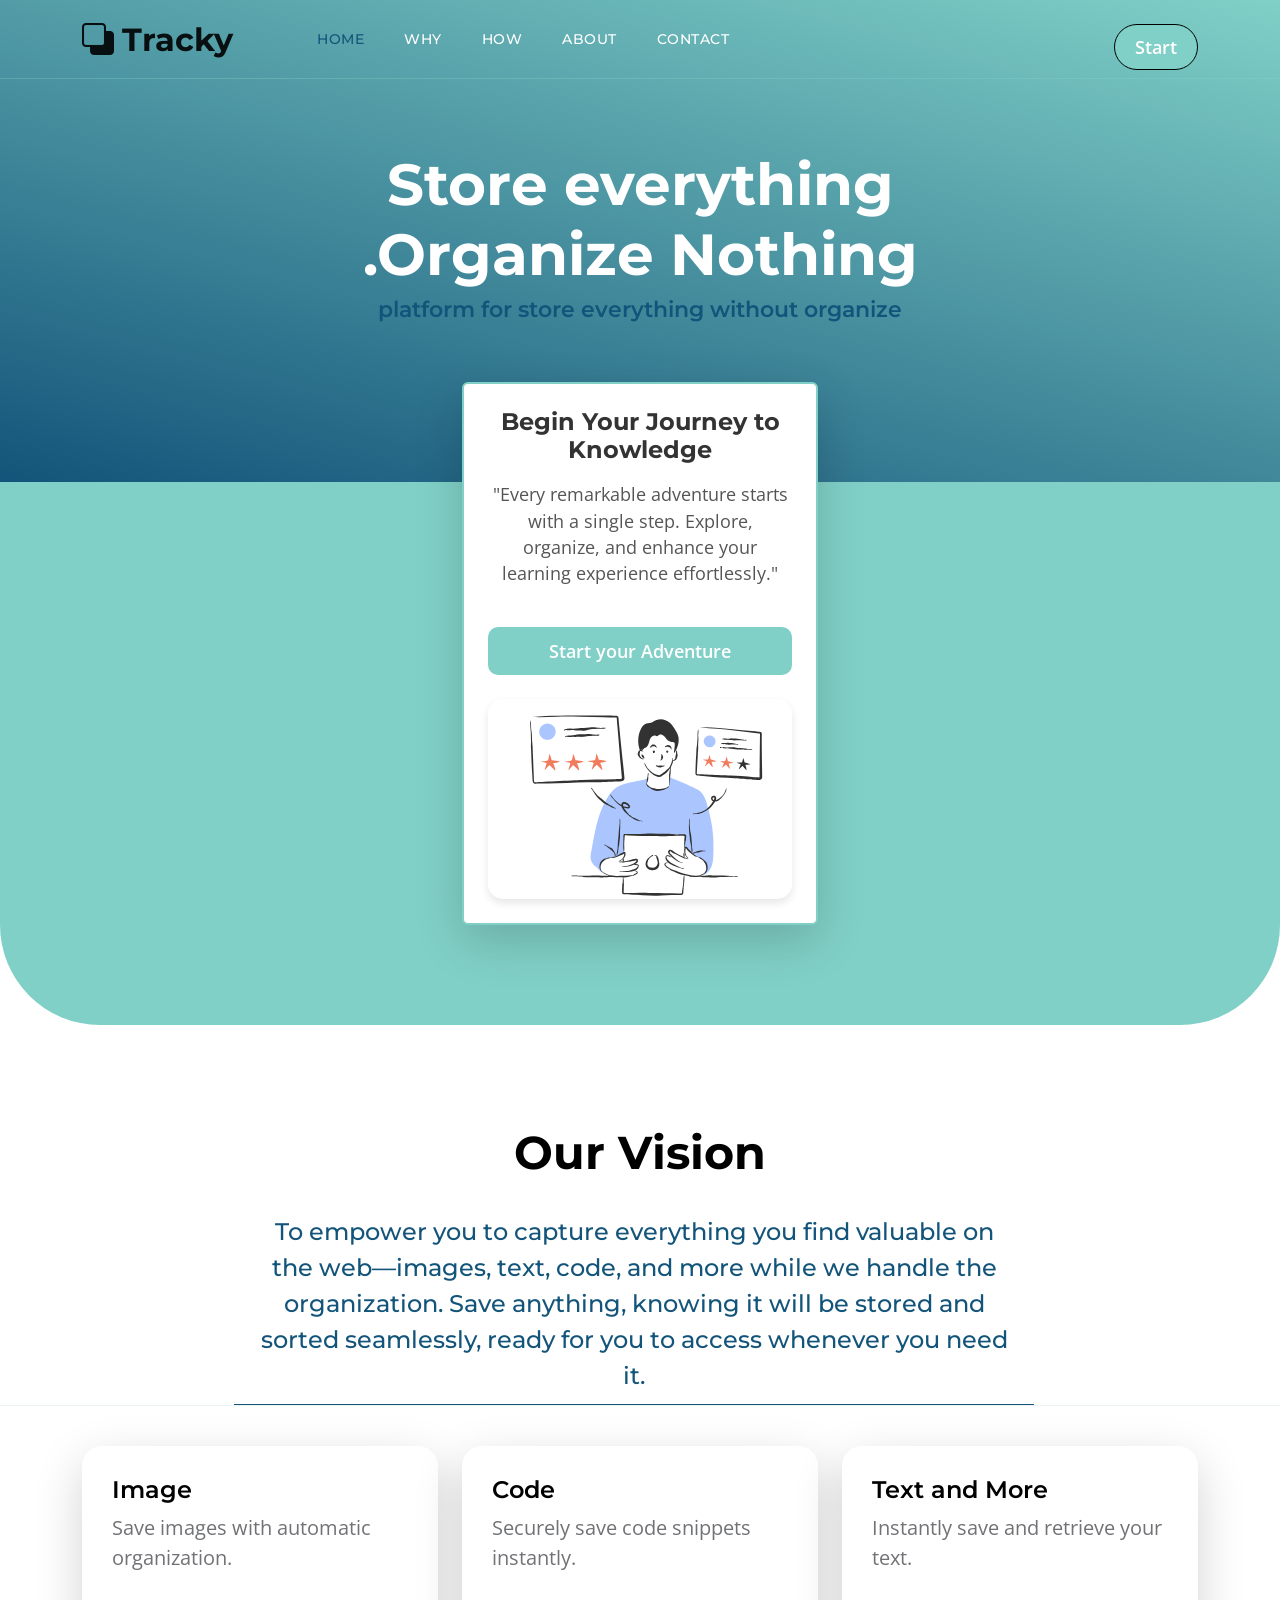
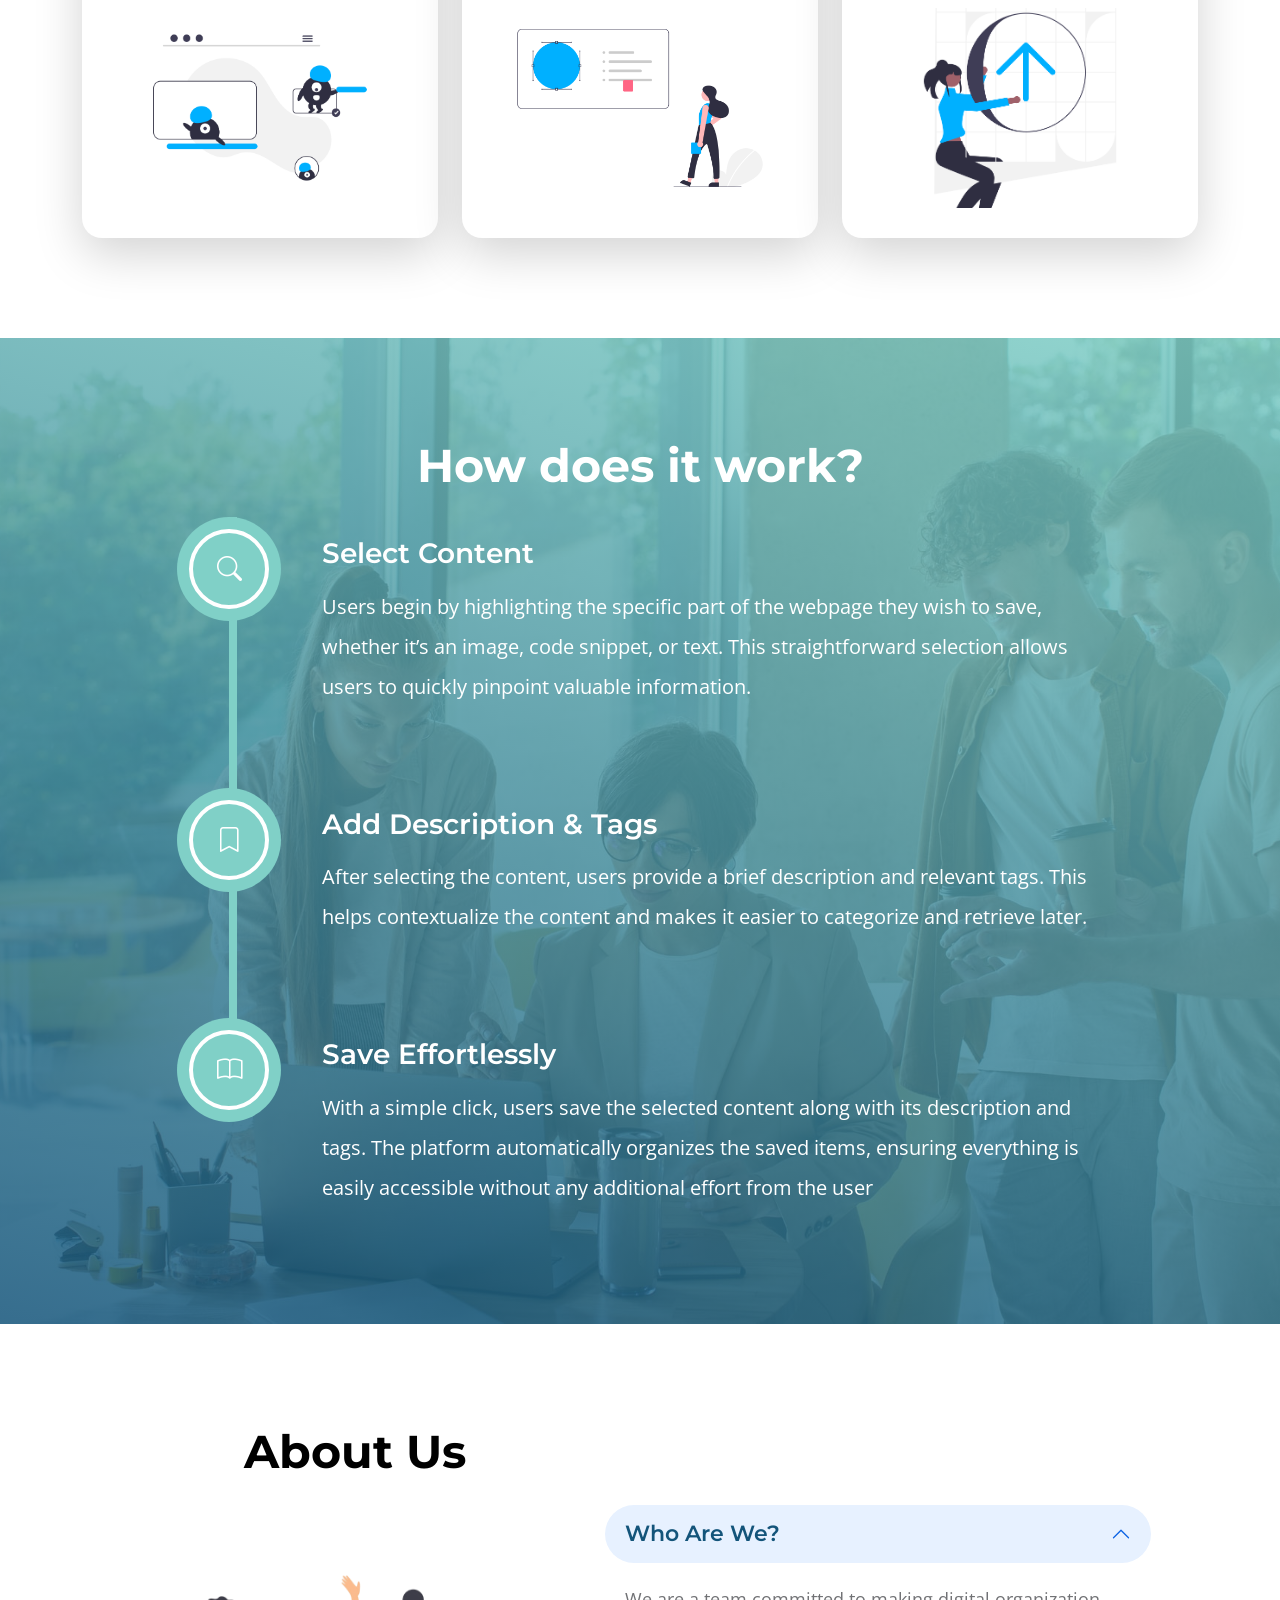
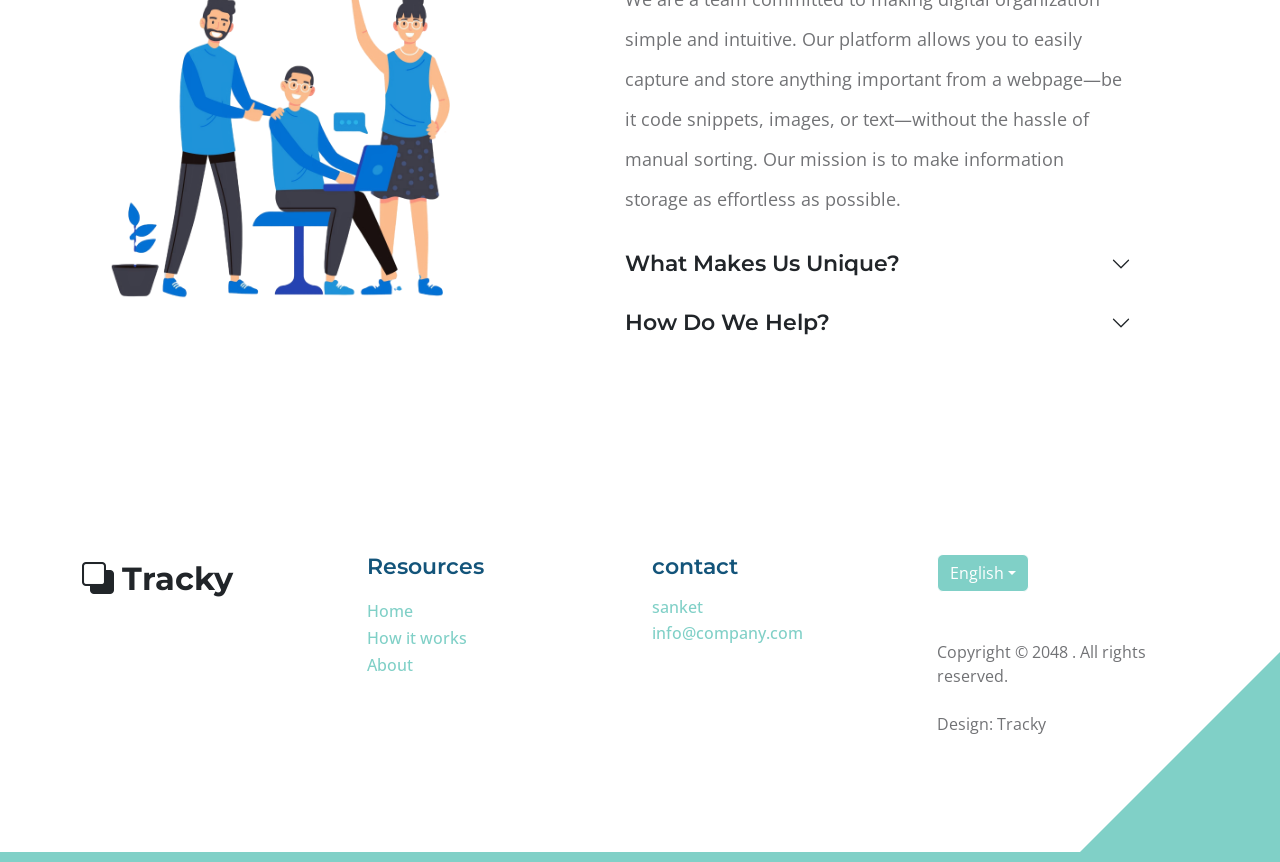
==== commit 11c34162: "update" ====
--- a/index.html
+++ b/index.html
@@ -64,7 +64,7 @@
                         </ul>
             
                         <!-- Start Button -->
-                        <a href="#" class="btn custom-btn mt-2 mt-lg-3" style="border: 1px solid black; ">Start</a>
+                        <a href="https://snippets-safe.vercel.app/" class="btn custom-btn mt-2 mt-lg-3" style="border: 1px solid black; ">Start</a>
                     </div>
                 </div>
             </nav>
@@ -96,33 +96,13 @@
                                 <h5 class="mb-3" style="font-weight: 700; color: #333;">Begin Your Journey to Knowledge</h5>
                                 <p class="mb-4" style="color: #555; font-size: 1.1rem;">"Every remarkable adventure starts with a single step. Explore, organize, and enhance your learning experience effortlessly."</p>
                                 
-                                <a href="#" class="btn custom-btn mt-2 mt-lg-3" style="border-radius: 10px;">Start your Adventure</a>
+                                <a href="https://snippets-safe.vercel.app/" class="btn custom-btn mt-2 mt-lg-3" style="border-radius: 10px;">Start your Adventure</a>
                                 
                                 <img src="images/start.svg" class="custom-block-image img-fluid mt-4" alt="Start your journey image" style="border-radius: 15px; box-shadow: 0 4px 8px rgba(0, 0, 0, 0.1);">
                             </div>
                         </div>
 
-                        <div class="col-lg-6 col-12">
-                            <div class="custom-block custom-block-overlay">
-                                <div class="d-flex flex-column h-100">
-                                    <img src="images/businesswoman-using-tablet-analysis.jpg" class="custom-block-image img-fluid" alt="">
-
-                                    <div class="custom-block-overlay-text d-flex">
-                                        <div>
-                                            <h5 class="text-white mb-2">Finance</h5>
-
-                                            <p class="text-white">Topic Listing Template includes homepage, listing page, detail page, and contact page. You can feel free to edit and adapt for your CMS requirements.</p>
-
-                                            <a href="topics-detail.html" class="btn custom-btn mt-2 mt-lg-3">Learn More</a>
-                                        </div>
-
-                                        <span class="badge bg-finance rounded-pill ms-auto">25</span>
-                                    </div>
- 
-                                    <div class="section-overlay"></div>
-                                </div>
-                            </div>
-                        </div>
+                         
 
                     </div>
                 </div>
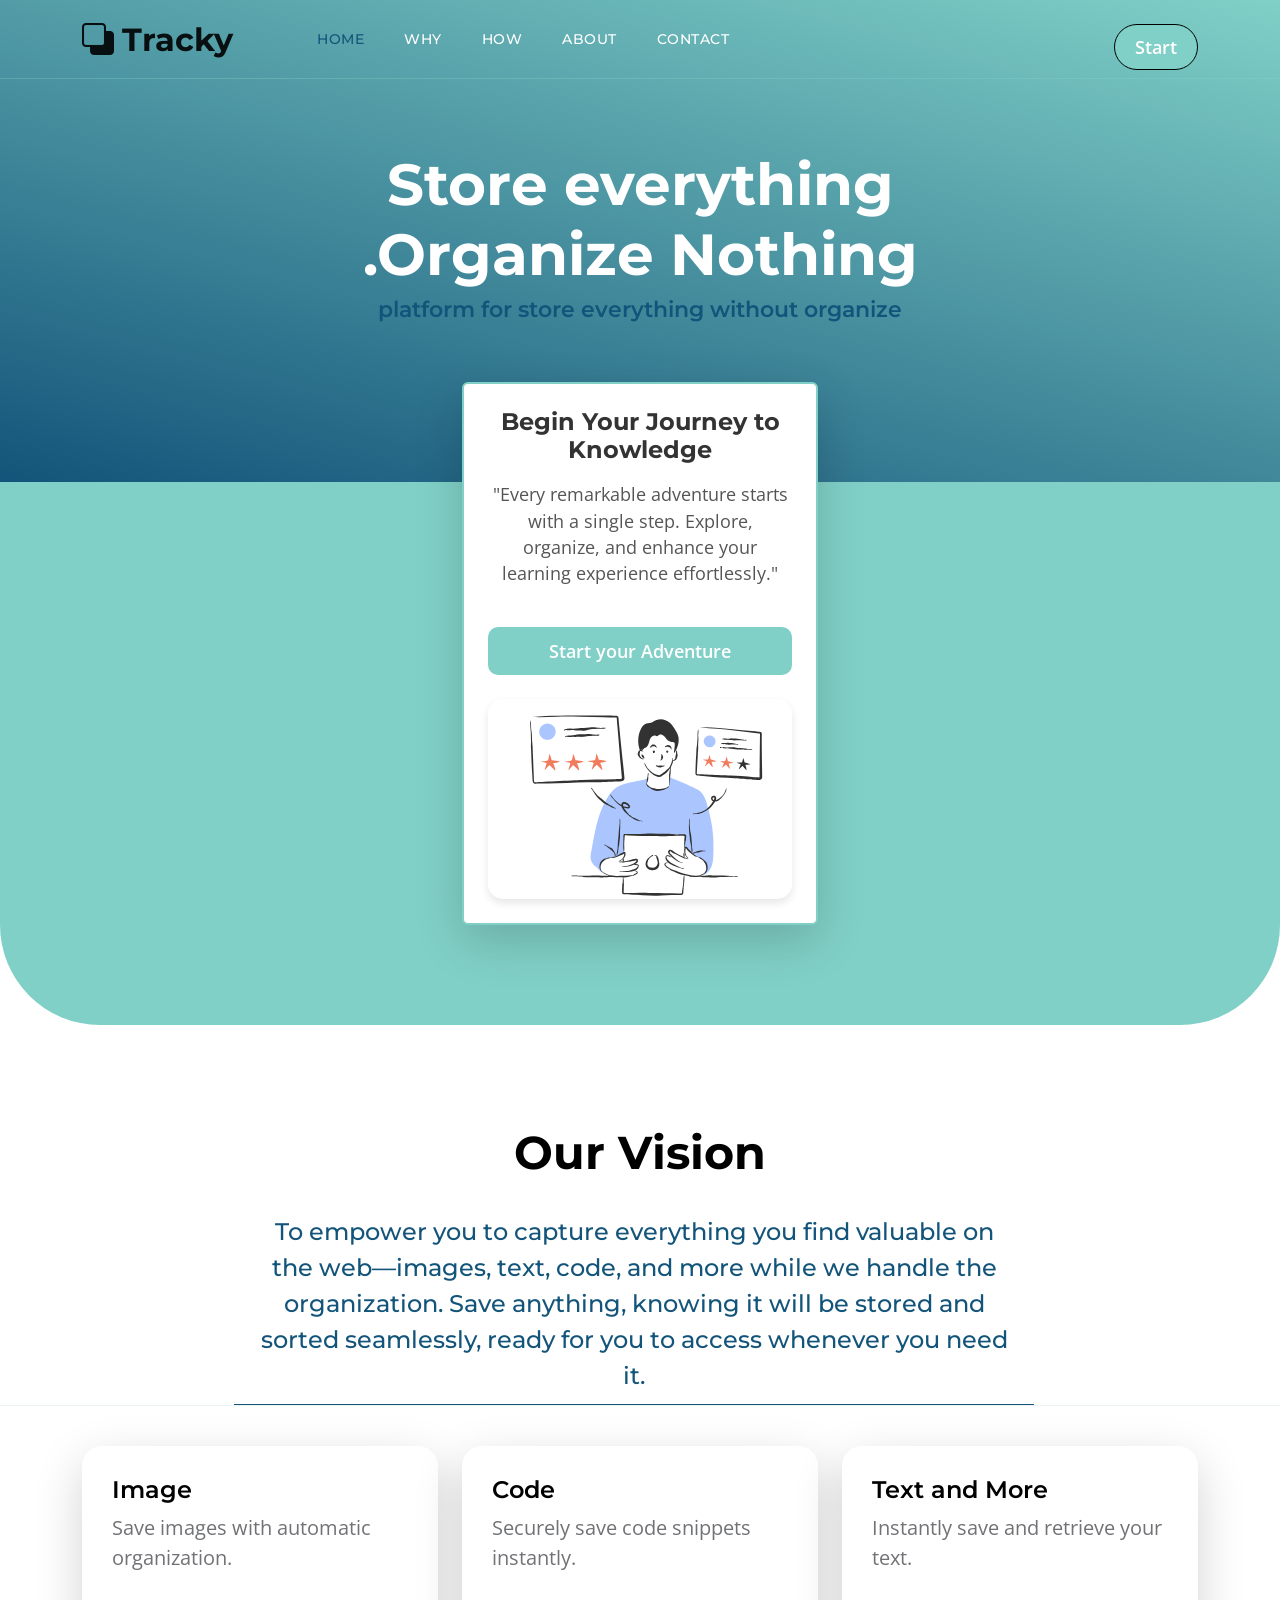
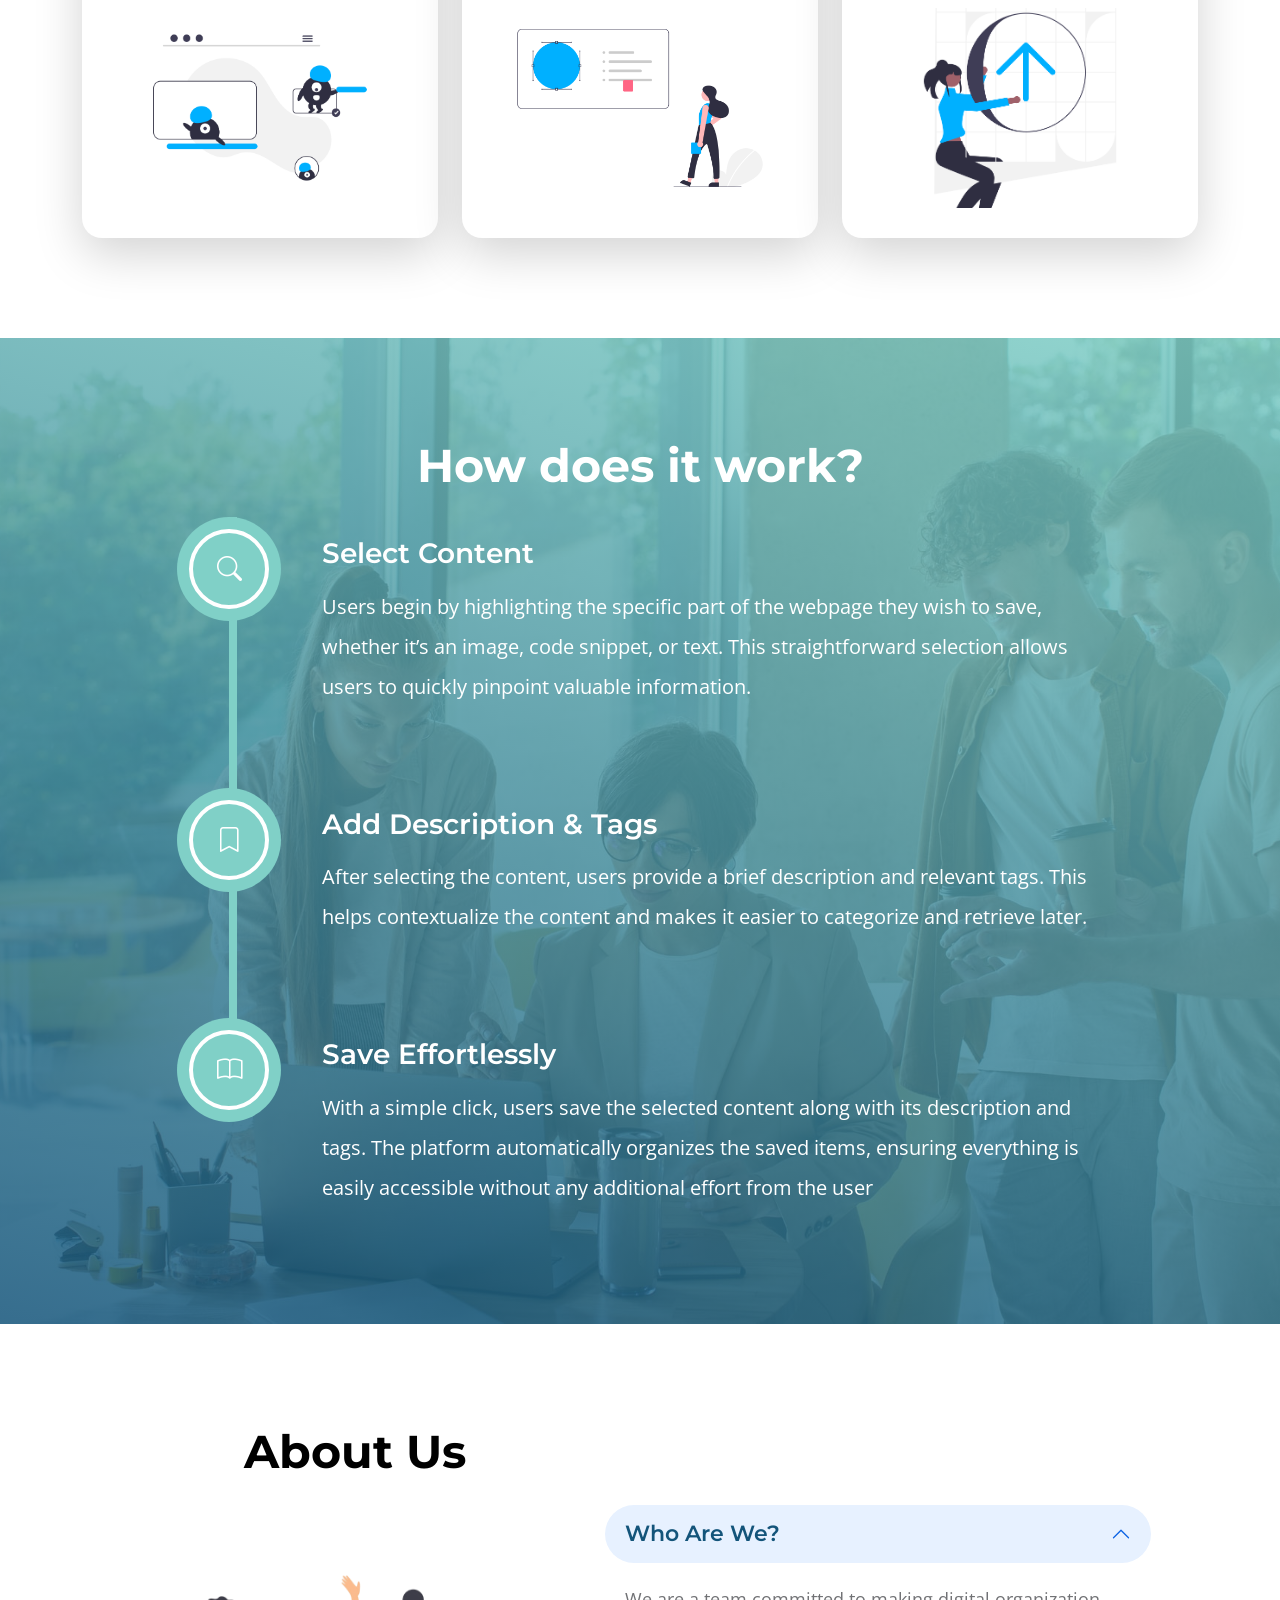
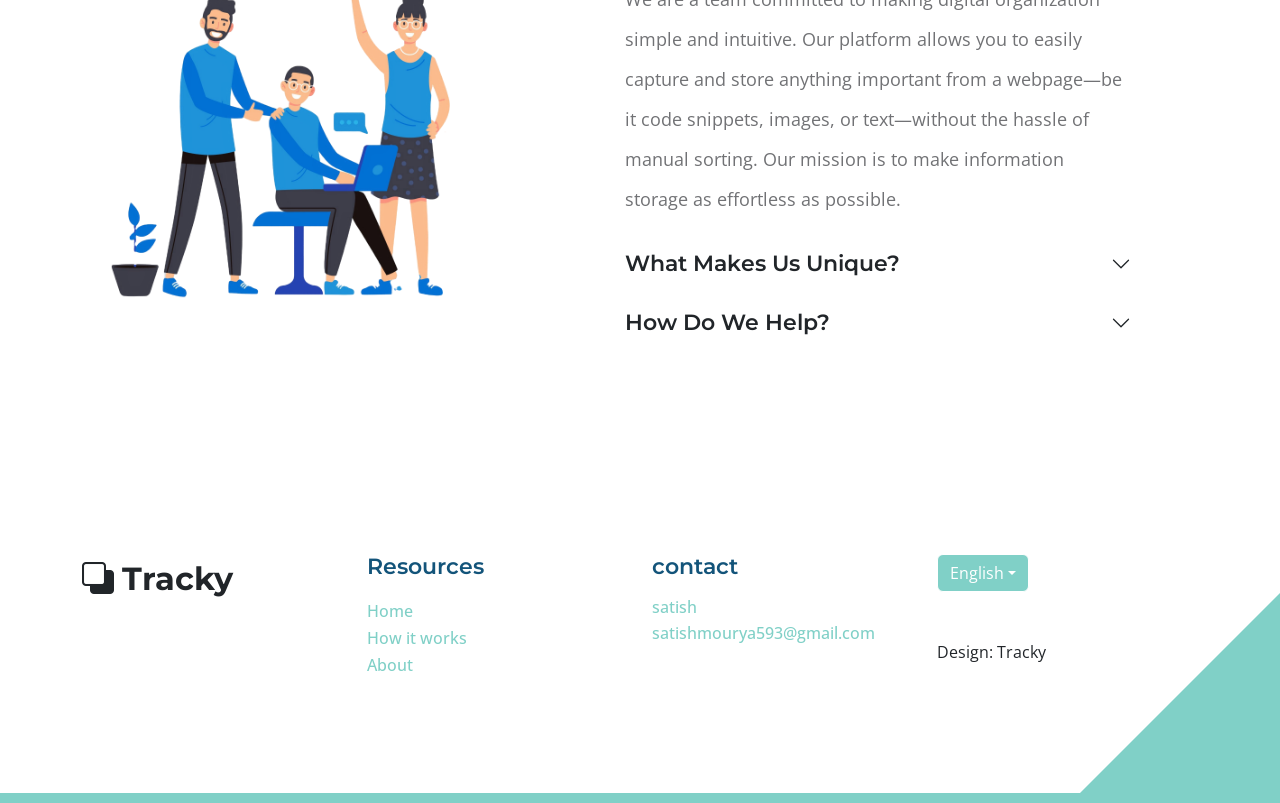
==== commit daee054a: "update footer" ====
--- a/index.html
+++ b/index.html
@@ -342,13 +342,13 @@
 
                         <p class="text-white d-flex mb-1">
                             <a href="#" class="site-footer-link">
-                                sanket
+                                satish
                             </a>
                         </p>
 
                         <p class="text-white d-flex">
                             <a href="mailto:info@company.com" class="site-footer-link">
-                                info@company.com
+                                satishmourya593@gmail.com
                             </a>
                         </p>
                     </div>
@@ -358,16 +358,10 @@
                             <button class="btn btn-secondary dropdown-toggle" type="button" data-bs-toggle="dropdown" aria-expanded="false">
                             English</button>
 
-                            <ul class="dropdown-menu">
-                                <li><button class="dropdown-item" type="button">Thai</button></li>
-
-                                <li><button class="dropdown-item" type="button">Myanmar</button></li>
-
-                                <li><button class="dropdown-item" type="button">Arabic</button></li>
-                            </ul>
-                        </div>
-
-                        <p class="copyright-text mt-lg-5 mt-4">Copyright © 2048  . All rights reserved.
+                             
+                        </div>
+
+                        
                         <br><br>Design: <a rel="nofollow" target="_blank">Tracky</a></p>
                         
                     </div>
